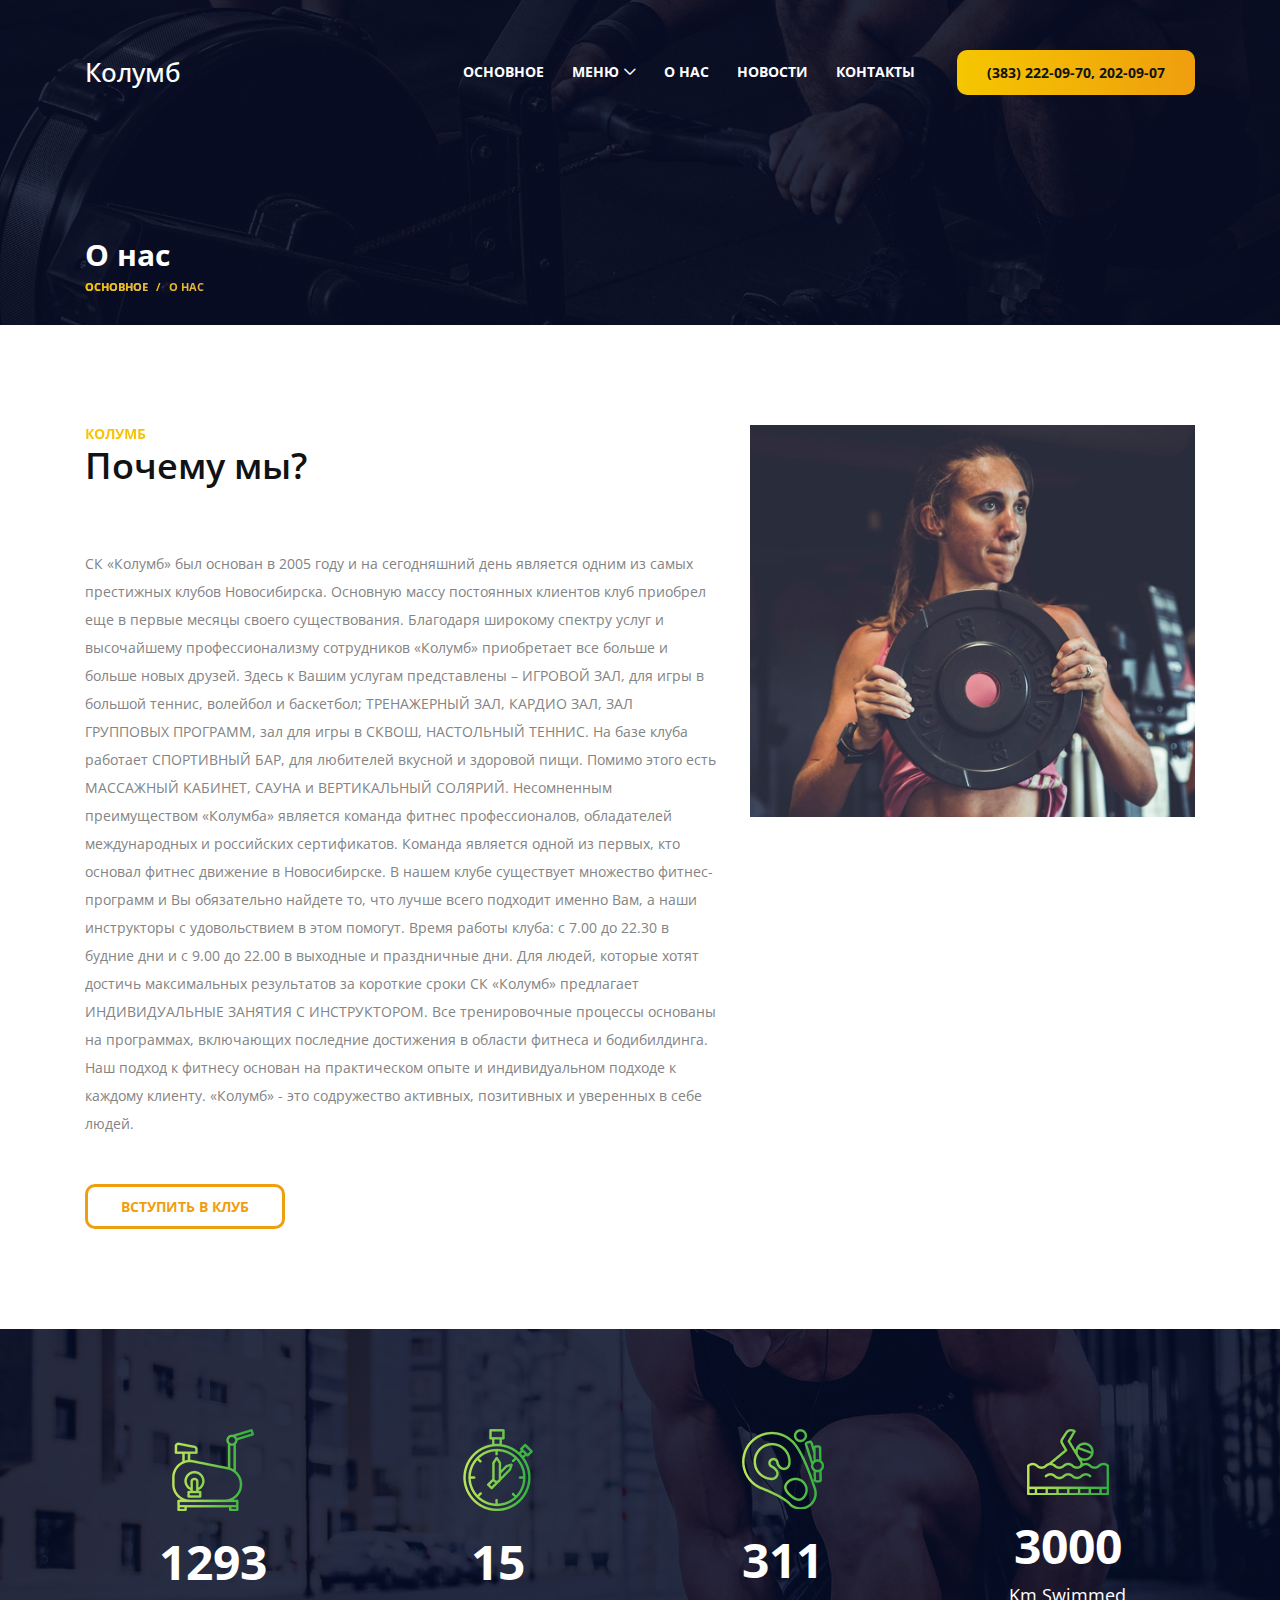
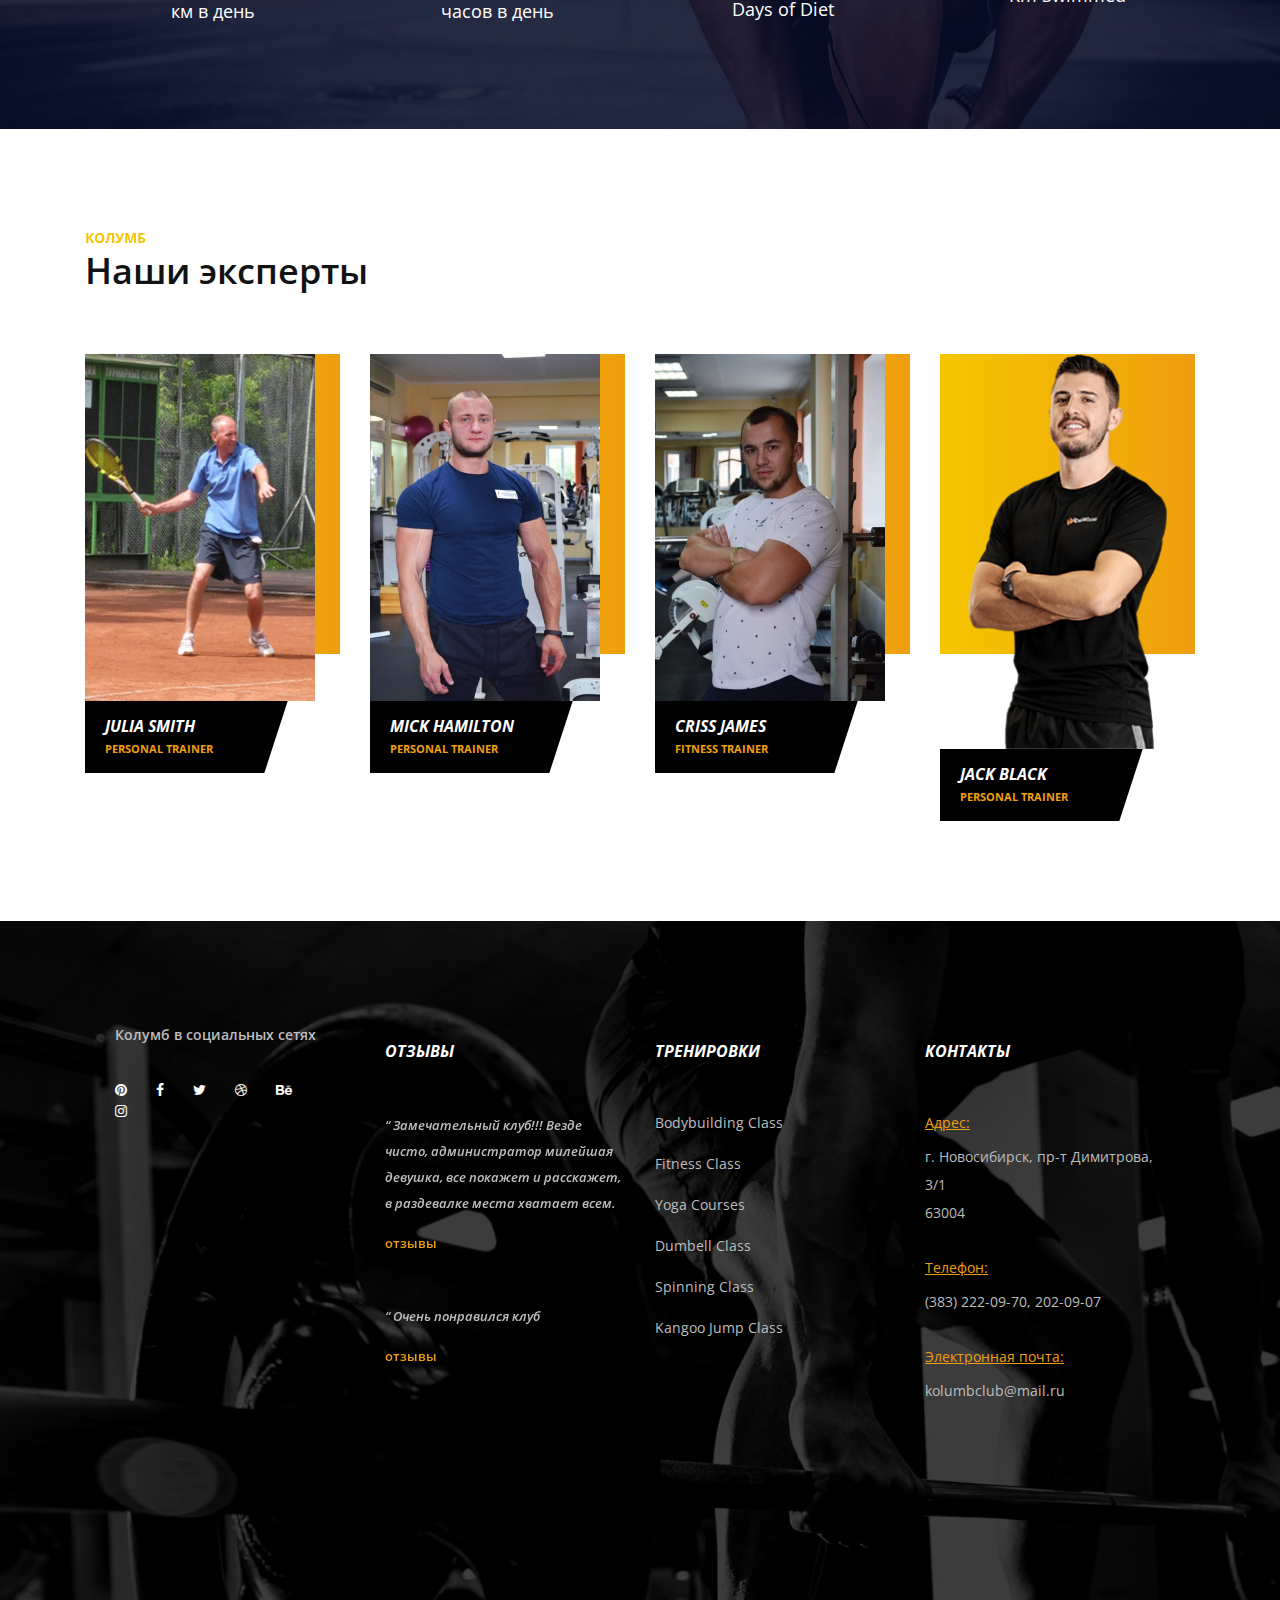
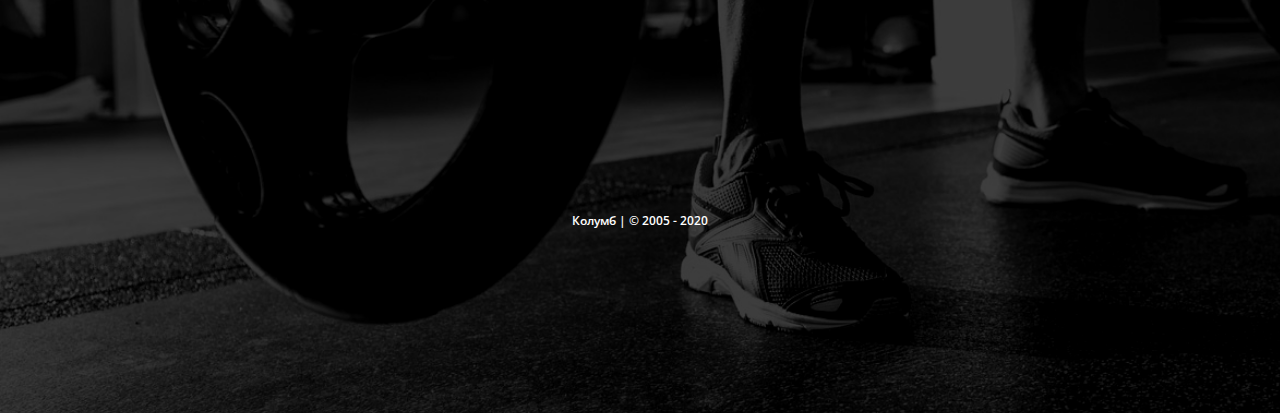
==== about-us.html @ f6f6a8e3 "Initial commit" ====
<!DOCTYPE html>
<html lang="en">

<head>
    <meta charset="UTF-8">
    <meta name="description" content="">
    <meta http-equiv="X-UA-Compatible" content="IE=edge">
    <meta name="viewport" content="width=device-width, initial-scale=1, shrink-to-fit=no">
    <!-- The above 4 meta tags *must* come first in the head; any other head content must come *after* these tags -->

    <!-- Title -->
    <title>Fitness Gym - A Modern Fitness Gym Template</title>

    <!-- Favicon -->
    <link rel="icon" href="img/core-img/favicon.ico">

    <!-- Core Stylesheet -->
    <link rel="stylesheet" href="style.css">

</head>

<body>
    <!-- ##### Preloader ##### -->
    <div id="preloader">
        <i class="circle-preloader"></i>
    </div>

    <header class="header-area">
        <div class="fitness-main-menu">
            <div class="classy-nav-container breakpoint-off">
                <div class="container">
                    <!-- Menu -->
                    <nav class="classy-navbar justify-content-between" id="fitnessNav">

                        <!-- Nav brand -->
                        <a href="index.html" class="nav-brand">Колумб</a>

                        <!-- Navbar Toggler -->
                        <div class="classy-navbar-toggler">
                            <span class="navbarToggler"><span></span><span></span><span></span></span>
                        </div>

                        <div class="classy-menu">

                            <div class="classycloseIcon">
                                <div class="cross-wrap"><span class="top"></span><span class="bottom"></span></div>
                            </div>

                            <div class="classynav">
                                <ul>
                                    <li><a href="index.html">Основное</a></li>
                                    <li><a href="#">Меню</a>
                                        <ul class="dropdown">
                                            <li><a href="index.html">Основное</a></li>
                                            <li><a href="about-us.html">О нас</a></li>
                                            <li><a href="services.html">Сервисы</a></li>
                                            <li><a href="blog.html">Новости</a></li>
                                            <li><a href="contact.html">Контакты</a></li>
                                            <li><a href="elements.html">Elements</a></li>
                                        </ul>
                                    </li>
                                    <li><a href="about-us.html">О нас</a></li>
                                    <li><a href="blog.html">Новости</a></li>
                                    <li><a href="contact.html">Контакты</a></li>
                                </ul>

                                <!-- Call Button -->
                                <a href="#" class="fitness-btn menu-btn ml-30">(383) 222-09-70, 202-09-07

</a>

                            </div>
                            <!-- Nav End -->
                        </div>
                    </nav>
                </div>
            </div>
        </div>
    </header>
    <!-- ##### Header Area End ##### -->

    <!-- ##### Breadcumb Area Start ##### -->
    <div class="breadcumb-area bg-img bg-overlay" style="background-image: url(img/bg-img/breadcumb.jpg);">
        <div class="bradcumbContent">
            <div class="container">
                <div class="row">
                    <div class="col-12">
                        <h2>О нас</h2>
                        <nav aria-label="breadcrumb">
                            <ol class="breadcrumb">
                                <li class="breadcrumb-item"><a href="#">Основное</a></li>
                                <li class="breadcrumb-item active" aria-current="page">О нас</li>
                            </ol>
                        </nav>
                    </div>
                </div>
            </div>
        </div>
    </div>
    <!-- ##### Breadcumb Area End ##### -->

    <!-- ##### About Us Area Start ##### -->
    <div class="about-us--area section-padding-100">
        <div class="container">
            <div class="row">

                <!-- About Text -->
                <div class="col-12 col-lg-7">
                    <div class="section-heading">
                        <h6>Колумб</h6>
                        <h2>Почему мы?</h2>
                    </div>
                    <div class="about-text">
                        <p>СК «Колумб» был основан в 2005 году и на сегодняшний день является одним из самых престижных клубов Новосибирска. Основную массу постоянных клиентов клуб приобрел еще в первые месяцы своего существования. Благодаря широкому спектру услуг и высочайшему профессионализму сотрудников «Колумб» приобретает все больше и больше новых друзей. Здесь к Вашим услугам представлены – ИГРОВОЙ ЗАЛ, для игры в большой теннис, волейбол и баскетбол; ТРЕНАЖЕРНЫЙ ЗАЛ, КАРДИО ЗАЛ, ЗАЛ ГРУППОВЫХ ПРОГРАММ, зал для игры в СКВОШ, НАСТОЛЬНЫЙ ТЕННИС. На базе клуба работает СПОРТИВНЫЙ БАР, для любителей вкусной и здоровой пищи. Помимо этого есть МАССАЖНЫЙ КАБИНЕТ, САУНА и ВЕРТИКАЛЬНЫЙ СОЛЯРИЙ.
 

Несомненным преимуществом «Колумба» является команда фитнес профессионалов, обладателей международных и российских сертификатов. Команда является одной из первых, кто основал фитнес движение в Новосибирске. В нашем клубе существует множество фитнес-программ и Вы обязательно найдете то, что лучше всего подходит именно Вам, а наши инструкторы с удовольствием в этом помогут.
 

Время работы клуба: с 7.00 до 22.30 в будние дни и с 9.00 до 22.00 в выходные и праздничные дни.
 

Для людей, которые хотят достичь максимальных результатов за короткие сроки СК «Колумб» предлагает ИНДИВИДУАЛЬНЫЕ ЗАНЯТИЯ С ИНСТРУКТОРОМ. Все тренировочные процессы основаны на программах, включающих последние достижения в области фитнеса и бодибилдинга.
 

Наш подход к фитнесу основан на практическом опыте и индивидуальном подходе к каждому клиенту. «Колумб» - это содружество активных, позитивных и уверенных в себе людей. </p>
                        <a href="#" class="btn fitness-btn mt-30">Вступить в клуб</a>
                    </div>
                </div>

                <!-- About Thumbnail -->
                <div class="col-12 col-lg-5">
                    <div class="about--thumb">
                        <img src="img/bg-img/bg-12.jpg" alt="">
                    </div>
                </div>
            </div>
        </div>
    </div>
    <!-- ##### About Us Area End ##### -->

    <!-- ##### Cool Facts Area Start ##### -->
    <div class="cool-facts-area section-padding-100-0 bg-img bg-overlay" style="background-image: url(img/bg-img/bg-13.jpg);">
        <div class="container">
            <div class="row">

                <!-- Single Cool Facts -->
                <div class="col-12 col-sm-6 col-lg-3">
                    <div class="single-cool-fact text-center mb-100">
                        <img src="img/core-img/stationary-bike2.png" alt="">
                        <h2><span class="counter">1293</span></h2>
                        <p>км в день</p>
                    </div>
                </div>

                <!-- Single Cool Facts -->
                <div class="col-12 col-sm-6 col-lg-3">
                    <div class="single-cool-fact text-center mb-100">
                        <img src="img/core-img/chronometer.png" alt="">
                        <h2><span class="counter">15</span></h2>
                        <p>часов в день</p>
                    </div>
                </div>

                <!-- Single Cool Facts -->
                <div class="col-12 col-sm-6 col-lg-3">
                    <div class="single-cool-fact text-center mb-100">
                        <img src="img/core-img/beef.png" alt="">
                        <h2><span class="counter">311</span></h2>
                        <p>Days of Diet</p>
                    </div>
                </div>

                <!-- Single Cool Facts -->
                <div class="col-12 col-sm-6 col-lg-3">
                    <div class="single-cool-fact text-center mb-100">
                        <img src="img/core-img/swimming2.png" alt="">
                        <h2><span class="counter">3000</span></h2>
                        <p>Km Swimmed</p>
                    </div>
                </div>
            </div>
        </div>
    </div>
    <!-- ##### Cool Facts Area End ##### -->

    <!-- ##### Team Area Start ##### -->
    <section class="teachers-area section-padding-100-0">
        <div class="container">
            <div class="row">
                <div class="col-12">
                    <div class="section-heading">
                        <h6>Колумб</h6>
                        <h2>Наши эксперты</h2>
                    </div>
                </div>
            </div>

            <div class="row">

                <!-- Single Teachers -->
                <div class="col-12 col-sm-6 col-lg-3">
                    <div class="single-teachers-area mb-100">
                        <!-- Bg Gradients -->
                        <div class="teachers-bg-gradients"></div>
                        <!-- Thumbnail -->
                        <div class="teachers-thumbnail">
                            <img src="img/team-img/chel1.jpg" alt="">
                        </div>
                        <!-- Meta Info -->
                        <div class="teachers-info">
                            <h6>Julia Smith</h6>
                            <span>Personal trainer</span>
                        </div>
                    </div>
                </div>

                <!-- Single Teachers -->
                <div class="col-12 col-sm-6 col-lg-3">
                    <div class="single-teachers-area mb-100">
                        <!-- Bg Gradients -->
                        <div class="teachers-bg-gradients"></div>
                        <!-- Thumbnail -->
                        <div class="teachers-thumbnail">
                            <img src="img/team-img/chel2.jpg" alt="">
                        </div>
                        <!-- Meta Info -->
                        <div class="teachers-info">
                            <h6>Mick Hamilton</h6>
                            <span>Personal trainer</span>
                        </div>
                    </div>
                </div>

                <!-- Single Teachers -->
                <div class="col-12 col-sm-6 col-lg-3">
                    <div class="single-teachers-area mb-100">
                        <!-- Bg Gradients -->
                        <div class="teachers-bg-gradients"></div>
                        <!-- Thumbnail -->
                        <div class="teachers-thumbnail">
                            <img src="img/team-img/chel3.jpg" alt="">
                        </div>
                        <!-- Meta Info -->
                        <div class="teachers-info">
                            <h6>Criss James</h6>
                            <span>Fitness trainer</span>
                        </div>
                    </div>
                </div>

                <!-- Single Teachers -->
                <div class="col-12 col-sm-6 col-lg-3">
                    <div class="single-teachers-area mb-100">
                        <!-- Bg Gradients -->
                        <div class="teachers-bg-gradients"></div>
                        <!-- Thumbnail -->
                        <div class="teachers-thumbnail">
                            <img src="img/team-img/t4.png" alt="">
                        </div>
                        <!-- Meta Info -->
                        <div class="teachers-info">
                            <h6>Jack Black</h6>
                            <span>Personal trainer</span>
                        </div>
                    </div>
                </div>

            </div>
        </div>
    </section>
    <!-- ##### Team Area End ##### -->

    <!-- ##### Footer Area Start ##### -->
    <footer class="footer-area">

        <div class="main-footer-area">
            <div class="container">
                <div class="row">

                    <!-- Footer Widget Area -->
                    <div class="col-12 col-sm-6 col-lg-3">
                        <div class="footer-widget-area mb-50">
                            <!-- Widget Title -->
                            <p class="mb-30">Колумб в социальных сетях</p>
                            <!-- Social Info -->
                            <div class="footer-social-info">
                                <a href="#"><i class="fa fa-pinterest" aria-hidden="true"></i></a>
                                <a href="#"><i class="fa fa-facebook" aria-hidden="true"></i></a>
                                <a href="#"><i class="fa fa-twitter" aria-hidden="true"></i></a>
                                <a href="#"><i class="fa fa-dribbble" aria-hidden="true"></i></a>
                                <a href="#"><i class="fa fa-behance" aria-hidden="true"></i></a>
                                <a href="#"><i class="fa fa-instagram" aria-hidden="true"></i></a>
                            </div>
                        </div>
                    </div>

                    <!-- Footer Widget Area -->
                    <div class="col-12 col-sm-6 col-lg-3">
                        <div class="footer-widget-area mb-50">
                            <!-- Widget Title -->
                            <div class="widget-title">
                                <h6>Отзывы</h6>
                            </div>

                            <div class="testimonials-slides owl-carousel">

                                <div class="single-slide">
                                    <!-- Single Testimonial -->
                                    <div class="single-testimonial">
                                        <p>“ Замечательный клуб!!! Везде чисто, администратор милейшая девушка, все покажет и расскажет, в раздевалке места хватает всем.</p>
                                        <span>отзывы</span>
                                    </div>
                                    <!-- Single Testimonial -->
                                    <div class="single-testimonial">
                                        <p>“ Очень понравился клуб</p>
                                        <span>отзывы</span>
                                    </div>
                                </div>

                                <div class="single-slide">
                                    <!-- Single Testimonial -->
                                    <div class="single-testimonial">
                                        <p>“ Посетила данный клуб по абонементу, пока находилась в Новосибирске. Очень понравились занятия сайкл. Зал небольшой, сайклы в отличном состоянии.</p>
                                        <span>отзывы</span>
                                    </div>
                                    <!-- Single Testimonial -->
                                    <div class="single-testimonial">
                                        <p>“ Приятная атмосфера!</p>
                                        <span>отзывы</span>
                                    </div>
                                </div>

                                <div class="single-slide">
                                    <!-- Single Testimonial -->
                                    <div class="single-testimonial">
                                        <p>“ Нравится данный клуб своей атмосферой: спокойствием и уютом, приятными администраторами.

Возможностью посещать тренировки в удобное для меня время, возможность выбирать. Кардио зал люблю посещать, нравится сауна, нравится массажист Надежда. Вообщем рекомендую.</p>
                                        <span>отзывы</span>
                                    </div>
                                    <!-- Single Testimonial -->
                                    <div class="single-testimonial">
                                        <p>“ Хожу в данный клуб из-за отличного сквош-корта. Высокие потолки, вентилятор, хорошее напольное покрытие. Приятные девушки на ресепшене. Всем советую данный клуб.</p>
                                        <span>отзывы</span>
                                    </div>
                                </div>

                            </div>
                        </div>
                    </div>

                    <!-- Footer Widget Area -->
                    <div class="col-12 col-sm-6 col-lg-3">
                        <div class="footer-widget-area mb-50">
                            <div class="widget-title">
                                <h6>Тренировки</h6>
                            </div>

                            <nav>
                                <ul class="fitness-classes">
                                    <li><a href="#">Bodybuilding Class</a></li>
                                    <li><a href="#">Fitness Class</a></li>
                                    <li><a href="#">Yoga Courses</a></li>
                                    <li><a href="#">Dumbell Class</a></li>
                                    <li><a href="#">Spinning Class</a></li>
                                    <li><a href="#">Kangoo Jump Class</a></li>
                                </ul>
                            </nav>
                        </div>
                    </div>

                    <!-- Footer Widget Area -->
                    <div class="col-12 col-sm-6 col-lg-3">
                        <div class="footer-widget-area mb-50">
                            <div class="widget-title">
                                <h6>Контакты</h6>
                            </div>

                            <!-- Single Contact -->
                            <div class="single-contact mb-30">
                                <span>Адрес:</span>
                                <p>г. Новосибирск, пр-т Димитрова, 3/1 <br>63004</p>
                            </div>

                            <!-- Single Contact -->
                            <div class="single-contact mb-30">
                                <span>Телефон:</span>
                                <p>(383) 222-09-70, 202-09-07</p>
                            </div>

                            <!-- Single Contact -->
                            <div class="single-contact mb-30">
                                <span>Электронная почта:</span>
                                <p>kolumbclub@mail.ru</p>
                            </div>

                        </div>
                    </div>

                </div>
            </div>
        </div>

        <!-- Copywrite Area -->
        <div class="bottom-footer-area">
            <div class="container">
                <div class="row">
                    <div class="col-12">
                        <p><a href="#">Колумб | © 2005 - 2020<a href="#" target="_blank"></a>

</p>
                    </div>
                </div>
            </div>
        </div>
    </footer>
    <!-- ##### Footer Area Start ##### -->

    <!-- ##### All Javascript Script ##### -->
    <!-- jQuery-2.2.4 js -->
    <script src="js/jquery/jquery-2.2.4.min.js"></script>
    <!-- Popper js -->
    <script src="js/bootstrap/popper.min.js"></script>
    <!-- Bootstrap js -->
    <script src="js/bootstrap/bootstrap.min.js"></script>
    <!-- All Plugins js -->
    <script src="js/plugins/plugins.js"></script>
    <!-- Active js -->
    <script src="js/active.js"></script>
    <!-- Live Chat Code :: Start of Tawk.to Script -->
    <script>
        var Tawk_API = Tawk_API || {},
            Tawk_LoadStart = new Date();
        (function() {
            var s1 = document.createElement("script"),
                s0 = document.getElementsByTagName("script")[0];
            s1.async = true;
            s1.src = 'https://embed.tawk.to/5b55ea72df040c3e9e0bdf85/default';
            s1.charset = 'UTF-8';
            s1.setAttribute('crossorigin', '*');
            s0.parentNode.insertBefore(s1, s0);
        })();
    </script>
    <!-- End of Tawk.to Script -->
</body>

</html>
---- style.css ----
/* [Master Stylesheet v1.0] */
/* =========== Index of CSS ===========
:: 01.0 Import Fonts
:: 02.0 Import All CSS
:: 03.0 Base CSS
    :: 3.1.0 Spacing
    :: 3.2.0 Height
    :: 3.2.0 Section Padding
    :: 3.4.0 Section Heading
    :: 3.5.0 Preloader
    :: 3.6.0 Miscellaneous
    :: 3.7.0 ScrollUp
    :: 3.8.0 Fitness Button
:: 04.0 Header Area CSS
:: 05.0 Hero Slides Area
:: 06.0 About Us CSS
:: 07.0 Experts Area CSS
:: 08.0 Services Area CSS
:: 09.0 Price Table Area CSS
:: 10.0 Working Hours Area CSS
:: 11.0 Footer Area CSS
:: 12.0 Breadcumb Area CSS
:: 13.0 Teachers Area CSS
:: 14.0 Blog Area CSS
:: 15.0 Skills Area CSS
:: 16.0 Contact Area CSS
:: 17.0 Elements Area CSS
    :: 17.1.0 Single Cool Facts CSS
    :: 17.2.0 Accordians Area CSS
    :: 17.3.0 Tabs Area CSS */
/* :: 1.0 Import Fonts */
@import url("https://fonts.googleapis.com/css?family=Open+Sans:300,400,600,700,800");
/* :: 2.0 Import All CSS */
@import url(css/bootstrap.min.css);
@import url(css/classy-nav.css);
@import url(css/owl.carousel.min.css);
@import url(css/animate.css);
@import url(css/magnific-popup.css);
@import url(css/font-awesome.min.css);
/* :: 3.0 Base CSS */
* {
  margin: 0;
  padding: 0; }

body {
  font-family: "Open Sans", sans-serif;
  font-size: 14px; }

h1,
h2,
h3,
h4,
h5,
h6 {
  color: #101214;
  line-height: 1.3;
  font-weight: 700; }

p {
  color: #838383;
  font-size: 14px;
  line-height: 2;
  font-weight: 400; }

a,
a:hover,
a:focus {
  -webkit-transition-duration: 500ms;
  transition-duration: 500ms;
  text-decoration: none;
  outline: 0 solid transparent;
  color: #141414;
  font-weight: 600;
  font-size: 14px; }

ul,
ol {
  margin: 0; }
  ul li,
  ol li {
    list-style: none; }

img {
  height: auto;
  max-width: 100%; }

/* :: 3.1.0 Spacing */
.mt-15 {
  margin-top: 15px !important; }

.mt-30 {
  margin-top: 30px !important; }

.mt-50 {
  margin-top: 50px !important; }

.mt-70 {
  margin-top: 70px !important; }

.mt-100 {
  margin-top: 100px !important; }

.mb-15 {
  margin-bottom: 15px !important; }

.mb-30 {
  margin-bottom: 30px !important; }

.mb-50 {
  margin-bottom: 50px !important; }

.mb-70 {
  margin-bottom: 70px !important; }

.mb-100 {
  margin-bottom: 100px !important; }

.ml-15 {
  margin-left: 15px !important; }

.ml-30 {
  margin-left: 30px !important; }

.ml-50 {
  margin-left: 50px !important; }

.mr-15 {
  margin-right: 15px !important; }

.mr-30 {
  margin-right: 30px !important; }

.mr-50 {
  margin-right: 50px !important; }

/* :: 3.2.0 Height */
.height-400 {
  height: 400px !important; }

.height-500 {
  height: 500px !important; }

.height-600 {
  height: 600px !important; }

.height-700 {
  height: 700px !important; }

.height-800 {
  height: 800px !important; }

/* :: 3.2.0 Section Padding */
.section-padding-100 {
  padding-top: 100px;
  padding-bottom: 100px; }

.section-padding-100-0 {
  padding-top: 100px;
  padding-bottom: 0; }

.section-padding-0-100 {
  padding-top: 0;
  padding-bottom: 100px; }

.section-padding-100-70 {
  padding-top: 100px;
  padding-bottom: 70px; }

/* :: 3.4.0 Section Heading */
.section-heading {
  position: relative;
  z-index: 1;
  margin-bottom: 60px; }
  .section-heading h6 {
    font-size: 14px;
    text-transform: uppercase;
    margin-bottom: 0;
    background: -webkit-linear-gradient(to right, #f8c301, #deb347);
    background: linear-gradient(to right, #f8c301, #deb347);
    -webkit-background-clip: text;
    -webkit-text-fill-color: transparent; }
  .section-heading h2 {
    font-size: 36px;
    font-weight: 600;
    margin-bottom: 0; }
    @media only screen and (max-width: 767px) {
      .section-heading h2 {
        font-size: 24px; } }
  .section-heading.white h2 {
    color: #ffffff; }

/* :: 3.5.0 Preloader */
#preloader {
  background: #b6e358;
  background: -webkit-linear-gradient(to right, #f8c301, #ef9e0e);
  background: linear-gradient(to right, #f5c600, #ef9e0e);
  width: 100%;
  height: 100%;
  position: fixed;
  top: 0;
  left: 0;
  right: 0;
  z-index: 5000; }
  #preloader .circle-preloader {
    display: block;
    width: 60px;
    height: 60px;
    border: 2px solid rgba(255, 255, 255, 0.2);
    border-bottom-color: #ffffff;
    border-radius: 50%;
    position: absolute;
    top: 0;
    left: 0;
    right: 0;
    bottom: 0;
    margin: auto;
    animation: spin 2s infinite linear; }
@-webkit-keyframes spin {
  100% {
    -webkit-transform: rotate(360deg);
    transform: rotate(360deg); } }
@keyframes spin {
  100% {
    -webkit-transform: rotate(360deg);
    transform: rotate(360deg); } }
/* :: 3.6.0 Miscellaneous */
.bg-img {
  background-position: center center;
  background-size: cover;
  background-repeat: no-repeat; }

.bg-white {
  background-color: #ffffff !important; }

.bg-dark {
  background-color: #000000 !important; }

.bg-transparent {
  background-color: transparent !important; }

.font-bold {
  font-weight: 700; }

.font-light {
  font-weight: 300; }

.bg-overlay {
  position: relative;
  z-index: 2;
  background-position: center center;
  background-size: cover; }
  .bg-overlay::after {
    background-color: rgba(5, 11, 37, 0.85);
    position: absolute;
    z-index: -1;
    top: 0;
    left: 0;
    width: 100%;
    height: 100%;
    content: ""; }

.bg-fixed {
  background-attachment: fixed !important; }

.mfp-image-holder .mfp-close,
.mfp-iframe-holder .mfp-close {
  color: #ffffff;
  right: 0;
  padding-right: 0;
  width: 30px;
  height: 30px;
  background-color: #ef9e0e;
  line-height: 30px;
  text-align: center;
  position: absolute;
  top: 40px;
  right: -30px; }
  @media only screen and (max-width: 767px) {
    .mfp-image-holder .mfp-close,
    .mfp-iframe-holder .mfp-close {
      right: 0; } }

/* :: 3.7.0 ScrollUp */
#scrollUp {
  background: #f5c600;
  background: -webkit-linear-gradient(to right, #f5c600, #ef9e0e);
  background: linear-gradient(to right, #f5c600, #ef9e0e);
  border-radius: 0;
  bottom: 130px;
  box-shadow: 0 2px 6px 0 rgba(0, 0, 0, 0.3);
  color: #ffffff;
  font-size: 24px;
  height: 40px;
  line-height: 40px;
  right: 30px;
  text-align: center;
  width: 40px;
  -webkit-transition-duration: 500ms;
  transition-duration: 500ms; }
  #scrollUp:hover {
    background-color: #141414; }

/* :: 3.8.0 Fitness Button */
.fitness-btn {
  position: relative;
  z-index: 9;
  display: inline-block;
  min-width: 200px;
  height: 45px;
  color: #ef9e0e;
  border-radius: 10px;
  padding: 0 30px;
  font-size: 14px;
  line-height: 39px;
  font-weight: 700;
  text-transform: uppercase;
  -webkit-transition-duration: 500ms;
  transition-duration: 500ms;
  border: 3px solid #ef9e0e; }
  .fitness-btn:hover, .fitness-btn:focus {
    font-size: 14px;
    font-weight: 700;
    color: #ffffff;
    background-color: #ef9e0e; }
  .fitness-btn.btn-2 {
    background-color: #ef9e0e;
    color: #ffffff; }
    .fitness-btn.btn-2:hover, .fitness-btn.btn-2:focus {
      color: #ffffff;
      background-color: #101214;
      border-color: #101214; }
  .fitness-btn.btn-3 {
    background: #f5c600;
    background: -webkit-linear-gradient(to right, #f5c600, #ef9e0e);
    background: linear-gradient(to right, #f5c600, #ef9e0e);
    color: #101214;
    border: none;
    line-height: 45px; }
    .fitness-btn.btn-3.active, .fitness-btn.btn-3:hover, .fitness-btn.btn-3:focus {
      color: #ffffff; }
  .fitness-btn.menu-btn {
    color: #101214;
    font-weight: 700;
    background: #f5c600;
    background: -webkit-linear-gradient(to right, #f5c600, #ef9e0e);
    background: linear-gradient(to right, #f5c600, #ef9e0e);
    border: none;
    line-height: 45px; }
    .fitness-btn.menu-btn:hover, .fitness-btn.menu-btn:focus {
      color: #ffffff;
      font-weight: 700; }
    @media only screen and (min-width: 768px) and (max-width: 991px) {
      .fitness-btn.menu-btn {
        margin-top: 30px; } }
    @media only screen and (max-width: 767px) {
      .fitness-btn.menu-btn {
        margin-top: 30px; } }
  .fitness-btn.btn-white {
    background-color: #ffffff; }
    .fitness-btn.btn-white:hover, .fitness-btn.btn-white:focus {
      color: #ffffff;
      background-color: #ef9e0e;
      border-color: #ef9e0e; }

/* :: 4.0 Header Area CSS */
.header-area {
  position: absolute;
  z-index: 100;
  width: 100%;
  top: 30px;
  left: 0;
  z-index: 1000; }
  .header-area .fitness-main-menu {
    position: relative;
    width: 100%;
    height: 85px;
    background-color: transparent; }
    .header-area .fitness-main-menu .classy-nav-container {
      background-color: transparent; }
    .header-area .fitness-main-menu .classy-navbar {
      background-color: transparent;
      height: 85px;
      padding: 0; }
    .header-area .fitness-main-menu .classy-navbar .nav-brand a:hover {
      color: #fff;}
      .header-area .fitness-main-menu .classy-navbar .classynav ul li a {
        font-weight: 700;
        text-transform: uppercase;
        color: #ffffff; }
        .header-area .fitness-main-menu .classy-navbar .classynav ul li a:hover, .header-area .fitness-main-menu .classy-navbar .classynav ul li a:focus {
          color: #ef9e0e; }
        @media only screen and (min-width: 992px) and (max-width: 1199px) {
          .header-area .fitness-main-menu .classy-navbar .classynav ul li a {
            padding: 0 7px;
            font-size: 13px; } }
        @media only screen and (min-width: 768px) and (max-width: 991px) {
          .header-area .fitness-main-menu .classy-navbar .classynav ul li a {
            background-color: #101214; } }
        @media only screen and (max-width: 767px) {
          .header-area .fitness-main-menu .classy-navbar .classynav ul li a {
            background-color: #101214; } }
      .header-area .fitness-main-menu .classy-navbar .classynav ul li.megamenu-item > a::after,
      .header-area .fitness-main-menu .classy-navbar .classynav ul li.has-down > a::after {
        color: #ffffff; }
      .header-area .fitness-main-menu .classy-navbar .classynav ul li ul li a {
        color: #101214; }
        @media only screen and (min-width: 992px) and (max-width: 1199px) {
          .header-area .fitness-main-menu .classy-navbar .classynav ul li ul li a {
            padding: 0 15px; } }
        @media only screen and (min-width: 768px) and (max-width: 991px) {
          .header-area .fitness-main-menu .classy-navbar .classynav ul li ul li a {
            color: #ffffff; } }
        @media only screen and (max-width: 767px) {
          .header-area .fitness-main-menu .classy-navbar .classynav ul li ul li a {
            color: #ffffff; } }
  .header-area .is-sticky .fitness-main-menu {
    position: fixed;
    width: 100%;
    height: 85px;
    top: 0;
    left: 0;
    z-index: 9999;
    background-color: #101214;
    box-shadow: 0 5px 50px 15px rgba(0, 0, 0, 0.2); }

@media only screen and (min-width: 768px) and (max-width: 991px) {
  .breakpoint-on .classy-navbar .classy-menu {
    background-color: #101214; } }
@media only screen and (max-width: 767px) {
  .breakpoint-on .classy-navbar .classy-menu {
    background-color: #101214; } }

@media only screen and (min-width: 768px) and (max-width: 991px) {
  .classynav ul li .megamenu .single-mega.cn-col-4 {
    padding: 0; } }
@media only screen and (max-width: 767px) {
  .classynav ul li .megamenu .single-mega.cn-col-4 {
    padding: 0; } }

.classycloseIcon .cross-wrap span {
  background: #ffffff; }

/* :: 5.0 Hero Slides Area */
.hero-slides {
  position: relative;
  z-index: 1; }
  .hero-slides .single-hero-slide {
    width: 100%;
    height: 880px;
    position: relative;
    z-index: 1; }
    .hero-slides .single-hero-slide::after {
      position: absolute;
      width: 100%;
      height: 100%;
      z-index: -5;
      top: 0;
      left: 0;
      background-color: rgba(0, 0, 0, 0.3);
      content: ''; }
    @media only screen and (min-width: 992px) and (max-width: 1199px) {
      .hero-slides .single-hero-slide {
        height: 650px; } }
    @media only screen and (min-width: 768px) and (max-width: 991px) {
      .hero-slides .single-hero-slide {
        height: 550px; } }
    @media only screen and (max-width: 767px) {
      .hero-slides .single-hero-slide {
        height: 600px; } }
    .hero-slides .single-hero-slide h2 {
      font-size: 100px;
      color: #ffffff;
      margin-bottom: 0;
      font-weight: 400; }
      @media only screen and (min-width: 992px) and (max-width: 1199px) {
        .hero-slides .single-hero-slide h2 {
          font-size: 48px; } }
      @media only screen and (min-width: 768px) and (max-width: 991px) {
        .hero-slides .single-hero-slide h2 {
          font-size: 36px; } }
      @media only screen and (max-width: 767px) {
        .hero-slides .single-hero-slide h2 {
          font-size: 30px; } }
    .hero-slides .single-hero-slide p {
      font-weight: 600;
      font-size: 14px;
      margin-bottom: 40px;
      color: #ffffff; }
  .hero-slides .owl-prev,
  .hero-slides .owl-next {
    width: 95px;
    height: 45px;
    line-height: 39px;
    color: #ffffff;
    border: 3px solid #ef9e0e;
    border-radius: 10px;
    background-color: #141414;
    top: 50%;
    margin-top: -28px;
    left: 5%;
    position: absolute;
    z-index: 10;
    text-align: center;
    font-size: 14px;
    font-weight: 700;
    text-transform: uppercase;
    opacity: 0;
    visibility: hidden;
    -webkit-transition-duration: 500ms;
    transition-duration: 500ms; }
    @media only screen and (max-width: 767px) {
      .hero-slides .owl-prev,
      .hero-slides .owl-next {
        width: 60px;
        height: 40px;
        line-height: 35px;
        margin-top: -30px; } }
    .hero-slides .owl-prev:hover, .hero-slides .owl-prev:focus,
    .hero-slides .owl-next:hover,
    .hero-slides .owl-next:focus {
      background-color: #141414;
      color: #ffffff; }
  .hero-slides .owl-next {
    left: auto;
    right: 5%; }
  .hero-slides:hover .owl-prev, .hero-slides:hover .owl-next {
    opacity: 1;
    visibility: visible; }
  .hero-slides .owl-dots {
    position: absolute;
    bottom: 50px;
    z-index: 300;
    display: -webkit-box;
    display: -ms-flexbox;
    display: flex;
    width: 1110px;
    left: 50%;
    -webkit-transform: translateX(-50%);
    transform: translateX(-50%); }
    @media only screen and (min-width: 992px) and (max-width: 1199px) {
      .hero-slides .owl-dots {
        width: 920px; } }
    @media only screen and (min-width: 768px) and (max-width: 991px) {
      .hero-slides .owl-dots {
        width: 700px; } }
    @media only screen and (max-width: 767px) {
      .hero-slides .owl-dots {
        width: 290px; } }
    @media only screen and (min-width: 480px) and (max-width: 767px) {
      .hero-slides .owl-dots {
        width: 450px; } }
    .hero-slides .owl-dots .owl-dot {
      color: #ffffff;
      font-size: 14px;
      font-weight: 700;
      margin-right: 10px; }
      .hero-slides .owl-dots .owl-dot.active {
        color: #ef9e0e; }

/* :: 6.0 About Us CSS */
.single-add-area img {
  width: 100%; }

.about-us-area {
  position: relative;
  margin-bottom: -50px;
  z-index: 100; }
  @media only screen and (min-width: 992px) and (max-width: 1199px) {
    .about-us-area {
      padding-bottom: 100px; } }

.about-thumb {
  position: relative;
  margin-top: -50px; }
  @media only screen and (min-width: 768px) and (max-width: 991px) {
    .about-thumb {
      margin-top: 50px; } }
  @media only screen and (max-width: 767px) {
    .about-thumb {
      margin-top: 50px; } }

@media only screen and (min-width: 768px) and (max-width: 991px) {
  .about--thumb {
    margin-top: 100px; } }
@media only screen and (max-width: 767px) {
  .about--thumb {
    margin-top: 100px; } }

@media only screen and (max-width: 767px) {
  .about-btn-group .fitness-btn {
    margin: 10px; } }

/* :: 7.0 Experts Area CSS */
.meet-the-experts-area {
  position: relative;
  z-index: 1;
  width: 100%;
  height: 630px;
  background-image: url(img/bg-img/bg6.png);
  background-size: cover;
  padding: 100px;
  }
  @media only screen and (min-width: 768px) and (max-width: 991px) {
    .meet-the-experts-area {
      height: 702px; } }
  @media only screen and (max-width: 767px) {
    .meet-the-experts-area {
      height: 730px; } }
  @media only screen and (min-width: 480px) and (max-width: 767px) {
    .meet-the-experts-area {
      height: 800px; } }
  .meet-the-experts-area .experts-text p {
    font-style: italic;
    color: #ffffff; }

.experts-team-members {
  position: relative;
  z-index: 1;
  width: 100%;
  height: 500px;
  margin-top: -95px;
  overflow: hidden; }
  @media only screen and (max-width: 767px) {
    .experts-team-members {
      height: 380px;
      margin-top: -30px; } }
  @media only screen and (min-width: 480px) and (max-width: 767px) {
    .experts-team-members {
      height: 450px;
      margin-top: 30px; } }
  .experts-team-members .single-team-members {
    position: absolute; }
    .experts-team-members .single-team-members .team-members-info {
      position: absolute;
      padding: 15px 30px;
      background-color: #101214;
      z-index: 100;
      width: auto; }
      @media only screen and (max-width: 767px) {
        .experts-team-members .single-team-members .team-members-info {
          padding: 7px 10px; } }
      .experts-team-members .single-team-members .team-members-info h3 {
        font-size: 22px;
        color: #ffffff;
        text-transform: uppercase;
        margin-bottom: 0;
        font-style: italic; }
        @media only screen and (max-width: 767px) {
          .experts-team-members .single-team-members .team-members-info h3 {
            font-size: 14px; } }
      .experts-team-members .single-team-members .team-members-info h6 {
        font-size: 14px;
        color: #ef9e0e;
        margin-bottom: 0;
        text-transform: uppercase;
        font-style: italic; }
        @media only screen and (max-width: 767px) {
          .experts-team-members .single-team-members .team-members-info h6 {
            font-size: 11px; } }
    .experts-team-members .single-team-members:first-child {
      width: 40%;
      left: 0;
      bottom: -50px;
      z-index: 10; }
      @media only screen and (max-width: 767px) {
        .experts-team-members .single-team-members:first-child {
          width: 60%; } }
      .experts-team-members .single-team-members:first-child .team-members-info {
        top: 40%;
        left: 0;
        z-index: 50; }
    .experts-team-members .single-team-members:nth-child(2) {
      width: 30%;
      left: 30%;
      bottom: 0;
      z-index: -10; }
      @media only screen and (max-width: 767px) {
        .experts-team-members .single-team-members:nth-child(2) {
          width: 50%;
          left: 40%; } }
      @media only screen and (min-width: 480px) and (max-width: 767px) {
        .experts-team-members .single-team-members:nth-child(2) {
          left: 30%; } }
      .experts-team-members .single-team-members:nth-child(2) .team-members-info {
        top: 40%;
        left: 0;
        z-index: 50;
        -webkit-transform: scale(0.6);
        transform: scale(0.6); }
    .experts-team-members .single-team-members:nth-child(3) {
      width: 30%;
      left: 55%;
      bottom: -60px;
      z-index: -20; }
      @media only screen and (max-width: 767px) {
        .experts-team-members .single-team-members:nth-child(3) {
          width: 50%; } }
      .experts-team-members .single-team-members:nth-child(3) .team-members-info {
        top: 40%;
        left: 0;
        z-index: 50;
        -webkit-transform: scale(0.6);
        transform: scale(0.6); }
    .experts-team-members .single-team-members:nth-child(4) {
      width: 30%;
      right: -25px;
      bottom: -100px; }
      @media only screen and (max-width: 767px) {
        .experts-team-members .single-team-members:nth-child(4) {
          width: 50%;
          bottom: -75px; } }
      @media only screen and (min-width: 480px) and (max-width: 767px) {
        .experts-team-members .single-team-members:nth-child(4) {
          bottom: -100px; } }
      .experts-team-members .single-team-members:nth-child(4) .team-members-info {
        top: 40%;
        left: 0;
        z-index: 50;
        -webkit-transform: scale(0.6);
        transform: scale(0.6); }

/* :: 8.0 Services Area CSS */
.single-service-area .course-icon {
  -webkit-box-flex: 0;
  -ms-flex: 0 0 77px;
  flex: 0 0 77px;
  min-width: 77px;
  width: 77px;
  height: 77px;
  background-color: #ef9e0e;
  color: #ffffff;
  border-radius: 50%;
  margin-right: 20px; }
.single-service-area p {
  margin-bottom: 0;
  margin-top: 15px; }
.single-service-area .course-content h4 {
  font-size: 20px;
  margin-bottom: 0;
  -webkit-transition-duration: 500ms;
  transition-duration: 500ms; }
.single-service-area:hover .course-icon, .single-service-area:focus .course-icon {
  box-shadow: 0 5px 30px rgba(0, 0, 0, 0.15);
  background: #f5c600;
  background: -webkit-linear-gradient(to right, #f5c600, #ef9e0e);
  background: linear-gradient(to right, #f5c600, #ef9e0e); }
.single-service-area:hover .course-content h4, .single-service-area:focus .course-content h4 {
  color: #ef9e0e; }

/* :: 9.0 Price Table Area CSS */
.single-price-table {
  position: relative;
  z-index: 1;
  background-color: #ffffff; }
  .single-price-table .price-table-content {
    padding: 40px; }
    .single-price-table .price-table-content .price {
      font-size: 36px;
      font-weight: 600;
      color: #ef9e0e;
      line-height: 1; }
      .single-price-table .price-table-content .price span {
        font-size: 14px;
        font-style: italic;
        color: #838383;
        font-weight: 400; }
    .single-price-table .price-table-content h5 {
      font-size: 22px;
      margin: 30px 0;
      font-weight: 600; }
    .single-price-table .price-table-content .price-data li {
      color: #838383;
      font-weight: 400;
      font-size: 14px;
      margin-bottom: 10px; }
      .single-price-table .price-table-content .price-data li:last-child {
        margin-bottom: 0; }
      .single-price-table .price-table-content .price-data li i {
        color: #ef9e0e;
        font-size: 8px;
        margin-right: 15px; }

.service-page .single-price-table {
  background-color: #f0f2f8;
  -webkit-transition-duration: 500ms;
  transition-duration: 500ms;
  border: 3px solid transparent; }
  .service-page .single-price-table .price-table-content h5 {
    font-size: 22px;
    margin: 0;
    font-weight: 600; }
  .service-page .single-price-table:hover, .service-page .single-price-table:focus {
    border: 3px solid #ef9e0e3;
    box-shadow: 0 5px 70px rgba(0, 0, 0, 0.2); }

/* :: 10.0 Working Hours Area CSS */
.working-hours {
  position: relative;
  z-index: 1; }
  .working-hours li {
    display: -webkit-box;
    display: -ms-flexbox;
    display: flex;
    -webkit-box-align: center;
    -ms-flex-align: center;
    -ms-grid-row-align: center;
    align-items: center;
    -webkit-box-pack: justify;
    -ms-flex-pack: justify;
    justify-content: space-between;
    font-weight: 600;
    font-size: 16px;
    color: #838383;
    padding: 12px 0;
    border-bottom: 3px solid #eaeaea;
    -webkit-transition-duration: 500ms;
    transition-duration: 500ms; }
    .working-hours li:last-child {
      border-bottom: none; }
    .working-hours li:hover, .working-hours li:focus {
      color: #ef9e0e; }

.our-newsletter-area .form-control {
  width: 100%;
  height: 55px;
  border: 3px solid #eaeaea;
  border-radius: 10px;
  padding: 0 40px;
  font-size: 14px;
  color: #838383;
  font-style: italic;
  background-color: transparent;
  -webkit-transition-duration: 500ms;
  transition-duration: 500ms; }
  .our-newsletter-area .form-control:focus {
    box-shadow: none;
    border-color: #ef9e0e; }
.our-newsletter-area #emailHelp {
  font-size: 13px;
  margin-top: 30px;
  line-height: 2;
  color: #838383;
  font-style: italic; }

/* :: 11.0 Footer Area CSS */
.footer-area {
background-image: url(img/bg-img/footerbg.jpg);
background-color: #ef9e0e;
padding: 100px;
width: 100%;
background-size: cover;
}
.main-footer-area .footer-widget-area .widget-title {
  margin-bottom: 50px; }
  .main-footer-area .footer-widget-area .widget-title h6 {
    font-size: 16px;
    font-weight: 700;
    margin-bottom: 0;
    color: #ffffff;
    margin-top: 20px;
    text-transform: uppercase;
    font-style: italic; }
.main-footer-area .footer-widget-area p {
  color: #bebebe;
  font-weight: 600; }
.main-footer-area .footer-widget-area .footer-social-info a {
  display: inline-block;
  color: #ffffff;
  margin-right: 25px; }
  .main-footer-area .footer-widget-area .footer-social-info a:hover, .main-footer-area .footer-widget-area .footer-social-info a:focus {
    color: #ef9e0e; }
  @media only screen and (min-width: 992px) and (max-width: 1199px) {
    .main-footer-area .footer-widget-area .footer-social-info a {
      margin-right: 15px; } }
.main-footer-area .footer-widget-area .testimonials-slides {
  position: relative;
  z-index: 1; }
  .main-footer-area .footer-widget-area .testimonials-slides .single-testimonial {
    margin-bottom: 50px; }
    .main-footer-area .footer-widget-area .testimonials-slides .single-testimonial:last-child {
      margin-bottom: 0; }
    .main-footer-area .footer-widget-area .testimonials-slides .single-testimonial p {
      font-size: 13px;
      font-style: italic;
      color: #bebebe; }
    .main-footer-area .footer-widget-area .testimonials-slides .single-testimonial span {
      font-weight: 600;
      font-size: 13px;
      color: #ef9e0e; }
.main-footer-area .footer-widget-area .fitness-classes {
  position: relative;
  z-index: 1; }
  .main-footer-area .footer-widget-area .fitness-classes li a {
    display: block;
    color: #bebebe;
    font-size: 14px;
    margin-bottom: 20px;
    font-weight: 400; }
    .main-footer-area .footer-widget-area .fitness-classes li a:hover, .main-footer-area .footer-widget-area .fitness-classes li a:focus {
      color: #ef9e0e; }
  .main-footer-area .footer-widget-area .fitness-classes li:last-child a {
    margin-bottom: 0; }
.main-footer-area .footer-widget-area .single-contact span {
  color: #ef9e0e;
  font-size: 14px;
  text-decoration: underline;
  margin-bottom: 10px;
  display: block; }
.main-footer-area .footer-widget-area .single-contact p {
  color: #bebebe;
  margin-bottom: 0;
  font-weight: 400; }

.bottom-footer-area {
  padding: 80px 0;
  text-align: center; }
  .bottom-footer-area p {
    font-size: 12px;
    margin-bottom: 0;
    color: #fff;
    font-weight: 600; }
    .bottom-footer-area p a {
      color: #fff;
      font-size: 12px;
      font-weight: 600; }
      .bottom-footer-area p a:hover, .bottom-footer-area p a:focus {
        color: #ef9e0e; }

/* :: 12.0 Breadcumb Area CSS */
.breadcumb-area {
  position: relative;
  z-index: 10;
  width: 100%;
  height: 325px; }
  .breadcumb-area .bradcumbContent {
    position: absolute;
    width: 100%;
    bottom: 0;
    left: 0;
    z-index: 100; }
    .breadcumb-area .bradcumbContent .breadcrumb {
      padding: 0;
      background-color: transparent;
      border-radius: 0;
      margin-bottom: 30px; }
      .breadcumb-area .bradcumbContent .breadcrumb .breadcrumb-item {
        font-size: 11px;
        color: #ef9e0e;
        font-weight: 700;
        text-transform: uppercase;
        background: -webkit-linear-gradient(to right, #f8c301, #deb347);
        background: linear-gradient(to right, #f8c301, #deb347);
        -webkit-background-clip: text;
        -webkit-text-fill-color: transparent; }
        .breadcumb-area .bradcumbContent .breadcrumb .breadcrumb-item a {
          font-size: 11px;
          color: #ef9e0e;
          font-weight: 700;
          text-transform: uppercase;
          background: -webkit-linear-gradient(to right, #f8c301, #deb347);
          background: linear-gradient(to right, #f8c301, #deb347);
          -webkit-background-clip: text;
          -webkit-text-fill-color: transparent; }
    .breadcumb-area .bradcumbContent h2 {
      font-size: 30px;
      color: #ffffff;
      margin-bottom: 5px; }

/* :: 13.0 Teachers Area CSS */
.single-teachers-area {
  position: relative;
  z-index: 1; }
  .single-teachers-area .teachers-bg-gradients {
    position: absolute;
    width: 100%;
    height: 300px;
    background: #f5c600;
    background: -webkit-linear-gradient(to right, #f5c600, #ef9e0e);
    background: linear-gradient(to right, #f5c600, #ef9e0e);
    top: 0;
    left: 0;
    z-index: -5; }
  .single-teachers-area .teachers-thumbnail {
    width: 100%; }
  .single-teachers-area .teachers-info {
    position: relative;
    padding: 15px 20px;
    background-color: #000000;
    width: 80%;
    overflow: hidden;
    -webkit-transition-duration: 500ms;
    transition-duration: 500ms; }
    .single-teachers-area .teachers-info:after {
      content: '';
      width: 24px;
      height: 120%;
      background-color: #ffffff;
      top: -2px;
      right: -10px;
      position: absolute;
      z-index: 10;
      -webkit-transform: rotate(18deg);
      transform: rotate(18deg); }
    .single-teachers-area .teachers-info h6 {
      margin-bottom: 0;
      color: #ffffff;
      font-style: italic;
      text-transform: uppercase;
      -webkit-transition-duration: 500ms;
      transition-duration: 500ms; }
    .single-teachers-area .teachers-info span {
      color: #ef9e0e;
      font-size: 11px;
      text-transform: uppercase;
      font-weight: 700;
      -webkit-transition-duration: 500ms;
      transition-duration: 500ms; }
  .single-teachers-area:hover .teachers-info {
    background-color: #ef9e0e; }
    .single-teachers-area:hover .teachers-info span {
      color: #ffffff; }

/* :: 14.0 Blog Area CSS */
@media only screen and (max-width: 767px) {
  .fitness-blog-sidebar {
    margin-top: 100px; } }

.single-blog-post .blog-post-thumb {
  position: relative;
  z-index: 1; }
  .single-blog-post .blog-post-thumb .post-date {
    width: 77px;
    height: 77px;
    position: absolute;
    top: 15px;
    left: 15px;
    z-index: 10;
    background-color: #ef9e0e;
    border-radius: 50%;
    display: -webkit-box;
    display: -ms-flexbox;
    display: flex;
    -webkit-box-align: center;
    -ms-flex-align: center;
    -ms-grid-row-align: center;
    align-items: center;
    -webkit-box-pack: center;
    -ms-flex-pack: center;
    justify-content: center;
    box-shadow: 0 2px 50px rgba(0, 0, 0, 0.2); }
    .single-blog-post .blog-post-thumb .post-date p {
      color: #ffffff;
      font-weight: 600;
      margin-bottom: 0;
      font-size: 24px;
      line-height: 1;
      text-align: center; }
      .single-blog-post .blog-post-thumb .post-date p span {
        font-size: 12px;
        text-transform: uppercase;
        display: block; }
.single-blog-post p {
  line-height: 2.2;
  margin-bottom: 0; }
.single-blog-post .post-title {
  font-size: 36px;
  display: block;
  margin-bottom: 5px; }
  .single-blog-post .post-title:hover, .single-blog-post .post-title:focus {
    color: #ef9e0e; }
.single-blog-post .post-meta {
  margin-bottom: 30px; }
  .single-blog-post .post-meta p {
    font-size: 14px;
    color: #838383;
    margin-bottom: 0; }
    .single-blog-post .post-meta p a {
      font-size: 14px;
      color: #ef9e0e;
      font-weight: 500; }

.fitness-pagination-area .pagination .page-item .page-link {
  background-color: transparent;
  display: block;
  padding: 0;
  border: none;
  margin-right: 10px;
  color: #101214;
  font-size: 14px;
  font-weight: 700; }
  .fitness-pagination-area .pagination .page-item .page-link:hover, .fitness-pagination-area .pagination .page-item .page-link:focus {
    color: #ef9e0e; }
.fitness-pagination-area .pagination .page-item:first-child .page-link {
  margin-left: 0;
  border-top-left-radius: 0;
  border-bottom-left-radius: 0; }
.fitness-pagination-area .pagination .page-item:last-child .page-link {
  border-top-right-radius: 0;
  border-bottom-right-radius: 0; }
.fitness-pagination-area .pagination .page-item.active .page-link {
  color: #ef9e0e; }

.blog-post-categories h5 {
  font-size: 22px;
  margin-bottom: 50px; }
.blog-post-categories ul {
  padding-left: 25px; }
  .blog-post-categories ul li a {
    font-size: 14px;
    font-weight: 600;
    margin-bottom: 10px;
    display: -webkit-box;
    display: -ms-flexbox;
    display: flex;
    -webkit-box-pack: justify;
    -ms-flex-pack: justify;
    justify-content: space-between;
    color: #838383; }
    .blog-post-categories ul li a:hover, .blog-post-categories ul li a:focus {
      color: #ef9e0e; }

.add-widget a {
  display: block; }
  .add-widget a img {
    width: 100%; }

.latest-blog-posts h5 {
  font-size: 22px;
  margin-bottom: 50px; }
.latest-blog-posts .post-thumbnail {
  margin-bottom: 20px; }
.latest-blog-posts .post-content .post-title {
  -webkit-transition-duration: 500ms;
  transition-duration: 500ms;
  margin-bottom: 5px;
  font-size: 16px;
  font-weight: 600; }
  .latest-blog-posts .post-content .post-title:hover, .latest-blog-posts .post-content .post-title:focus {
    color: #ef9e0e; }
.latest-blog-posts .post-content .post-meta p {
  font-size: 12px;
  color: #838383; }
  .latest-blog-posts .post-content .post-meta p a {
    font-size: 12px;
    color: #ef9e0e; }
    .latest-blog-posts .post-content .post-meta p a:hover, .latest-blog-posts .post-content .post-meta p a:focus {
      color: #838383; }

.map-area {
  position: relative;
  z-index: 2; }
  .map-area iframe {
    width: 100%;
    height: 710px;
    border: none;
    margin-bottom: 0; }

/* :: 15.0 Skills Area CSS */
.single-skils-area {
  position: relative;
  z-index: 1;
  text-align: center; }
  .single-skils-area .circle {
    position: relative;
    z-index: 10; }
  .single-skils-area .skills-text {
    position: absolute;
    top: 50%;
    left: 50%;
    text-align: center;
    -webkit-transform: translate(-50%, -50%);
    transform: translate(-50%, -50%); }
    .single-skils-area .skills-text span {
      font-size: 48px;
      color: #ffffff;
      font-weight: 700; }
    .single-skils-area .skills-text h6 {
      font-weight: 400;
      color: #ffffff;
      font-size: 18px;
      margin-bottom: 0; }
  .single-skils-area.elements span {
    color: #101214; }
  .single-skils-area.elements h6 {
    color: #838383; }

/* :: 16.0 Contact Area CSS */
.contact-title h3 {
  font-weight: 600;
  margin-bottom: 85px;
  font-size: 36px; }

.contact-content {
  position: relative;
  z-index: 10; }
  .contact-content .contact-form-area .form-group {
    position: relative;
    z-index: 9; }
    .contact-content .contact-form-area .form-group::after {
      content: '';
      width: 100%;
      height: 3px;
      background: #f5c600;
      background: -webkit-linear-gradient(to right, #f5c600, #ef9e0e);
      background: linear-gradient(to right, #f5c600, #ef9e0e);
      bottom: 0;
      left: 0;
      position: absolute;
      z-index: 10;
      opacity: 0;
      visibility: hidden;
      -webkit-transition-duration: 500ms;
      transition-duration: 500ms; }
    .contact-content .contact-form-area .form-group:hover::after {
      opacity: 1;
      visibility: visible; }
  .contact-content .contact-form-area .form-control {
    position: relative;
    z-index: 10;
    height: 45px;
    width: 100%;
    background-color: #eef3f6;
    font-size: 12px;
    margin-bottom: 15px;
    border: none;
    border-radius: 0;
    padding: 15px 25px; }
    .contact-content .contact-form-area .form-control:focus {
      box-shadow: none; }
  .contact-content .contact-form-area textarea.form-control {
    height: 180px; }

.fitness-contact-info {
  position: absolute;
  z-index: 99;
  width: 450px;
  height: 270px;
  padding: 45px 60px;
  background-color: #ef9e0e;
  top: 50%;
  -webkit-transform: translateY(-50%);
  transform: translateY(-50%);
  left: 20%; }
  .fitness-contact-info::after {
    content: '';
    width: 0;
    height: 0;
    border-bottom: 270px solid #ef9e0e;
    border-left: 135px solid transparent;
    border-right: 135px solid transparent;
    position: absolute;
    top: 0;
    right: -135px;
    z-index: 10; }
    @media only screen and (max-width: 767px) {
      .fitness-contact-info::after {
        display: none; } }
  @media only screen and (max-width: 767px) {
    .fitness-contact-info {
      left: 5%;
      width: 280px;
      padding: 45px 30px; } }
  @media only screen and (min-width: 768px) and (max-width: 991px) {
    .fitness-contact-info {
      left: 10%; } }
  .fitness-contact-info h6 {
    color: #ffffff;
    font-weight: 600;
    margin-bottom: 15px; }
    .fitness-contact-info h6:last-child {
      margin-bottom: 0; }
    @media only screen and (max-width: 767px) {
      .fitness-contact-info h6 {
        font-size: 14px; } }

/* :: 17.0 Elements Area CSS */
.elements-title h2 {
  font-weight: 600;
  font-size: 36px; }
  @media only screen and (max-width: 767px) {
    .elements-title h2 {
      font-size: 24px; } }

/* :: 17.1.0 Single Cool Facts CSS */
.single-cool-fact {
  position: relative;
  z-index: 1; }
  .single-cool-fact img {
    display: block;
    margin: 0 auto 20px; }
  .single-cool-fact h2 {
    font-size: 48px;
    margin-bottom: 0;
    color: #ffffff; }
  .single-cool-fact p {
    font-size: 18px;
    margin-bottom: 0;
    color: #ffffff; }
  .single-cool-fact.elements h2 {
    color: #101214; }
  .single-cool-fact.elements p {
    color: #838383; }

/* :: 17.2.0 Accordians Area CSS */
.single-accordion.panel {
  background-color: #ffffff;
  border: 0 solid transparent;
  border-radius: 4px;
  box-shadow: 0 0 0 transparent;
  margin-bottom: 15px; }
.single-accordion:last-of-type {
  margin-bottom: 0; }
.single-accordion h6 {
  margin-bottom: 0;
  text-transform: uppercase; }
  .single-accordion h6 a {
    background-color: #ef9e0e;
    border-radius: 0;
    color: #ffffff;
    display: block;
    margin: 0;
    padding: 15px 60px 15px 30px;
    position: relative;
    font-size: 14px;
    text-transform: capitalize;
    font-weight: 500;
    border-radius: 10px; }
    .single-accordion h6 a span {
      font-size: 10px;
      position: absolute;
      right: 20px;
      text-align: center;
      top: 18px; }
      .single-accordion h6 a span.accor-open {
        opacity: 0;
        -ms-filter: "progid:DXImageTransform.Microsoft.Alpha(Opacity=0)";
        filter: alpha(opacity=0); }
    .single-accordion h6 a.collapsed {
      background: #f5c600;
      background: -webkit-linear-gradient(to right, #f5c600, #ef9e0e);
      background: linear-gradient(to right, #f5c600, #ef9e0e);
      color: #ffffff; }
      .single-accordion h6 a.collapsed span.accor-close {
        opacity: 0;
        -ms-filter: "progid:DXImageTransform.Microsoft.Alpha(Opacity=0)";
        filter: alpha(opacity=0); }
      .single-accordion h6 a.collapsed span.accor-open {
        opacity: 1;
        -ms-filter: "progid:DXImageTransform.Microsoft.Alpha(Opacity=100)";
        filter: alpha(opacity=100); }
.single-accordion .accordion-content {
  border-top: 0 solid transparent;
  box-shadow: none; }
  .single-accordion .accordion-content p {
    padding: 20px 15px 5px;
    margin-bottom: 0; }

/* :: 17.3.0 Tabs Area CSS */
.fitness-tabs-content {
  position: relative;
  z-index: 1; }
  .fitness-tabs-content .nav-tabs {
    border-bottom: none;
    margin-bottom: 50px; }
    .fitness-tabs-content .nav-tabs .nav-link {
      background-color: #ef9e0e;
      padding: 0 20px;
      height: 45px;
      line-height: 45px;
      color: #ffffff;
      margin: 0 2px;
      border-radius: 10px;
      border: none; }
      @media only screen and (min-width: 992px) and (max-width: 1199px) {
        .fitness-tabs-content .nav-tabs .nav-link {
          padding: 0 10px; } }
      @media only screen and (max-width: 767px) {
        .fitness-tabs-content .nav-tabs .nav-link {
          padding: 0 5px;
          font-size: 11px; } }
      @media only screen and (min-width: 480px) and (max-width: 767px) {
        .fitness-tabs-content .nav-tabs .nav-link {
          padding: 0 15px; } }
      .fitness-tabs-content .nav-tabs .nav-link.active {
        background: #f5c600;
        background: -webkit-linear-gradient(to right, #f5c600, #ef9e0e);
        background: linear-gradient(to right, #f5c600, #ef9e0e);
        color: #ffffff; }
  .fitness-tabs-content .tab-content h6 {
    font-size: 18px; }

/*# sourceMappingURL=style.css.map */
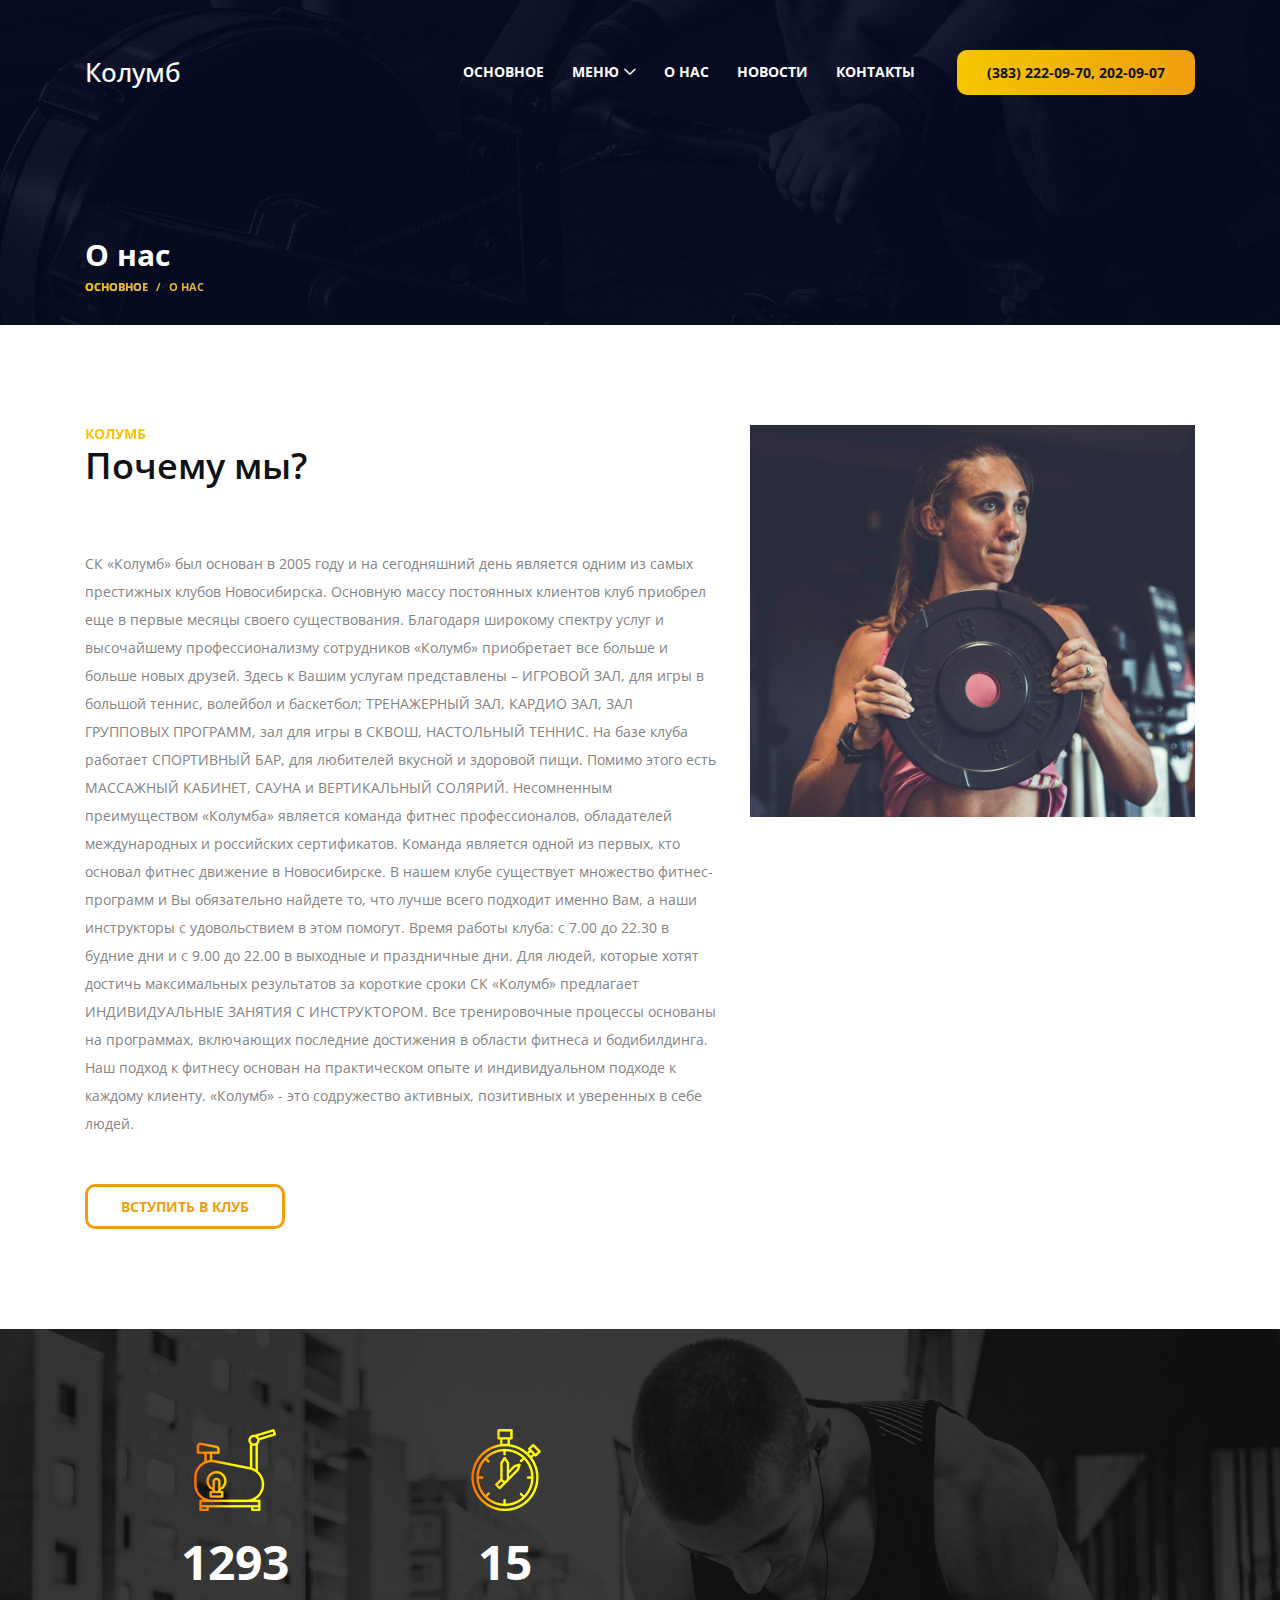
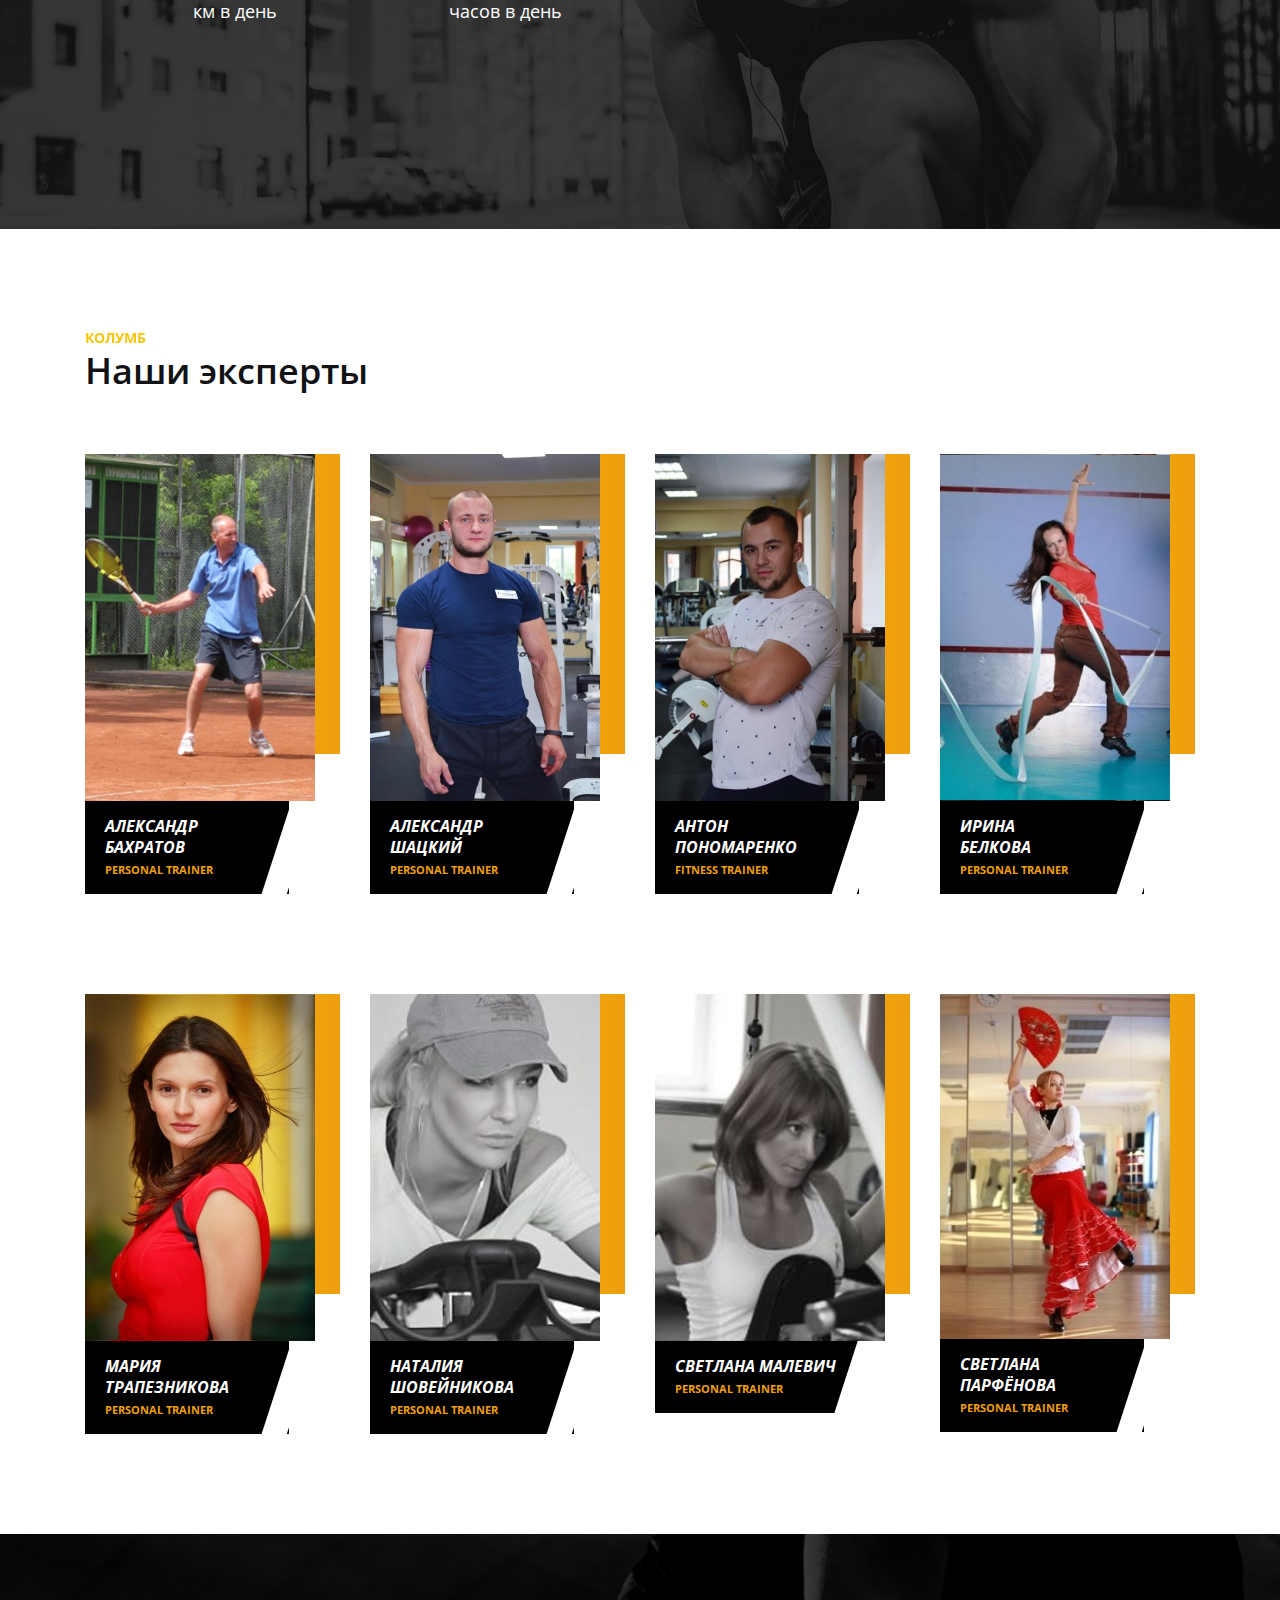
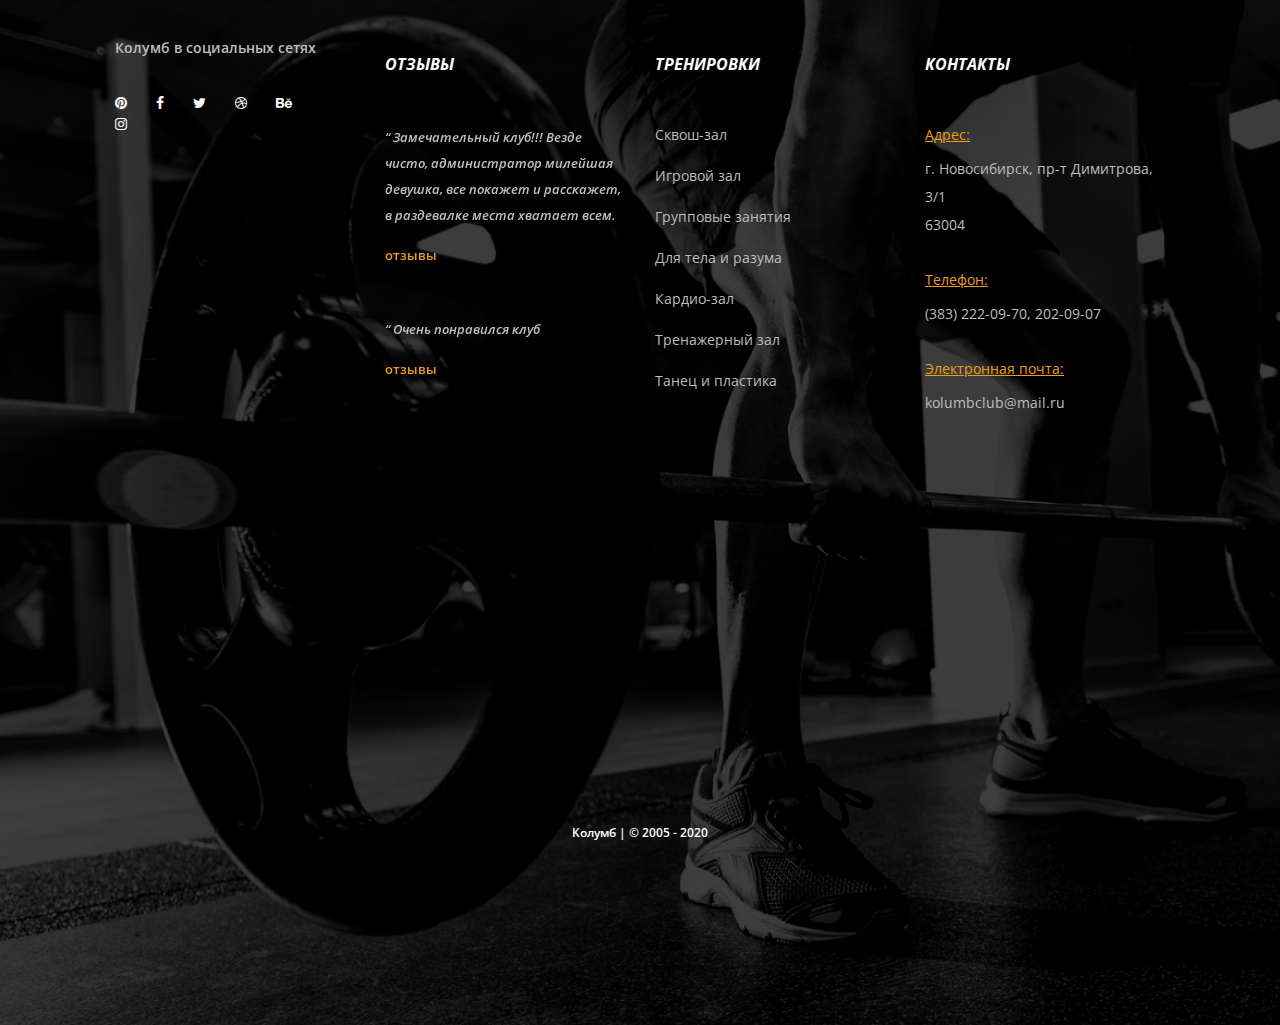
==== commit 940bf0f4: "final big commition" ====
--- a/about-us.html
+++ b/about-us.html
@@ -9,10 +9,10 @@
     <!-- The above 4 meta tags *must* come first in the head; any other head content must come *after* these tags -->
 
     <!-- Title -->
-    <title>Fitness Gym - A Modern Fitness Gym Template</title>
+    <title>Колумб</title>
 
     <!-- Favicon -->
-    <link rel="icon" href="img/core-img/favicon.ico">
+    <link rel="icon" href="img/core-img/logo.ico">
 
     <!-- Core Stylesheet -->
     <link rel="stylesheet" href="style.css">
@@ -56,7 +56,6 @@
                                             <li><a href="services.html">Сервисы</a></li>
                                             <li><a href="blog.html">Новости</a></li>
                                             <li><a href="contact.html">Контакты</a></li>
-                                            <li><a href="elements.html">Elements</a></li>
                                         </ul>
                                     </li>
                                     <li><a href="about-us.html">О нас</a></li>
@@ -140,7 +139,7 @@
     <!-- ##### About Us Area End ##### -->
 
     <!-- ##### Cool Facts Area Start ##### -->
-    <div class="cool-facts-area section-padding-100-0 bg-img bg-overlay" style="background-image: url(img/bg-img/bg-13.jpg);">
+    <div class="cool-facts-area">
         <div class="container">
             <div class="row">
 
@@ -162,23 +161,6 @@
                     </div>
                 </div>
 
-                <!-- Single Cool Facts -->
-                <div class="col-12 col-sm-6 col-lg-3">
-                    <div class="single-cool-fact text-center mb-100">
-                        <img src="img/core-img/beef.png" alt="">
-                        <h2><span class="counter">311</span></h2>
-                        <p>Days of Diet</p>
-                    </div>
-                </div>
-
-                <!-- Single Cool Facts -->
-                <div class="col-12 col-sm-6 col-lg-3">
-                    <div class="single-cool-fact text-center mb-100">
-                        <img src="img/core-img/swimming2.png" alt="">
-                        <h2><span class="counter">3000</span></h2>
-                        <p>Km Swimmed</p>
-                    </div>
-                </div>
             </div>
         </div>
     </div>
@@ -209,7 +191,7 @@
                         </div>
                         <!-- Meta Info -->
                         <div class="teachers-info">
-                            <h6>Julia Smith</h6>
+                            <h6>Александр  Бахратов</h6>
                             <span>Personal trainer</span>
                         </div>
                     </div>
@@ -226,7 +208,7 @@
                         </div>
                         <!-- Meta Info -->
                         <div class="teachers-info">
-                            <h6>Mick Hamilton</h6>
+                            <h6>Александр Шацкий</h6>
                             <span>Personal trainer</span>
                         </div>
                     </div>
@@ -243,7 +225,7 @@
                         </div>
                         <!-- Meta Info -->
                         <div class="teachers-info">
-                            <h6>Criss James</h6>
+                            <h6>Антон Пономаренко</h6>
                             <span>Fitness trainer</span>
                         </div>
                     </div>
@@ -256,11 +238,79 @@
                         <div class="teachers-bg-gradients"></div>
                         <!-- Thumbnail -->
                         <div class="teachers-thumbnail">
-                            <img src="img/team-img/t4.png" alt="">
-                        </div>
-                        <!-- Meta Info -->
-                        <div class="teachers-info">
-                            <h6>Jack Black</h6>
+                            <img src="img/team-img/chel4.jpg" alt="">
+                        </div>
+                        <!-- Meta Info -->
+                        <div class="teachers-info">
+                            <h6>Ирина</h6> <h6> Белкова</h6>
+                            <span>Personal trainer</span>
+                        </div>
+                    </div>
+                </div>
+
+                <!-- Single Teachers -->
+                <div class="col-12 col-sm-6 col-lg-3">
+                    <div class="single-teachers-area mb-100">
+                        <!-- Bg Gradients -->
+                        <div class="teachers-bg-gradients"></div>
+                        <!-- Thumbnail -->
+                        <div class="teachers-thumbnail">
+                            <img src="img/team-img/chel5.jpg" alt="">
+                        </div>
+                        <!-- Meta Info -->
+                        <div class="teachers-info">
+                            <h6>Мария Трапезникова</h6>
+                            <span>Personal trainer</span>
+                        </div>
+                    </div>
+                </div>
+
+                <!-- Single Teachers -->
+                <div class="col-12 col-sm-6 col-lg-3">
+                    <div class="single-teachers-area mb-100">
+                        <!-- Bg Gradients -->
+                        <div class="teachers-bg-gradients"></div>
+                        <!-- Thumbnail -->
+                        <div class="teachers-thumbnail">
+                            <img src="img/team-img/chel6.jpg" alt="">
+                        </div>
+                        <!-- Meta Info -->
+                        <div class="teachers-info">
+                            <h6>Наталия Шовейникова</h6>
+                            <span>Personal trainer</span>
+                        </div>
+                    </div>
+                </div>
+
+                                <!-- Single Teachers -->
+                <div class="col-12 col-sm-6 col-lg-3">
+                    <div class="single-teachers-area mb-100">
+                        <!-- Bg Gradients -->
+                        <div class="teachers-bg-gradients"></div>
+                        <!-- Thumbnail -->
+                        <div class="teachers-thumbnail">
+                            <img src="img/team-img/chel7.jpg" alt="">
+                        </div>
+                        <!-- Meta Info -->
+                        <div class="teachers-info">
+                            <h6>Cветлана Малевич</h6>
+                            <span>Personal trainer</span>
+                        </div>
+                    </div>
+                </div>
+
+                                <!-- Single Teachers -->
+                <div class="col-12 col-sm-6 col-lg-3">
+                    <div class="single-teachers-area mb-100">
+                        <!-- Bg Gradients -->
+                        <div class="teachers-bg-gradients"></div>
+                        <!-- Thumbnail -->
+                        <div class="teachers-thumbnail">
+                            <img src="img/team-img/chel8.jpg" alt="">
+                        </div>
+                        <!-- Meta Info -->
+                        <div class="teachers-info">
+                            <h6>Светлана Парфёнова</h6>
                             <span>Personal trainer</span>
                         </div>
                     </div>
@@ -359,12 +409,13 @@
 
                             <nav>
                                 <ul class="fitness-classes">
-                                    <li><a href="#">Bodybuilding Class</a></li>
-                                    <li><a href="#">Fitness Class</a></li>
-                                    <li><a href="#">Yoga Courses</a></li>
-                                    <li><a href="#">Dumbell Class</a></li>
-                                    <li><a href="#">Spinning Class</a></li>
-                                    <li><a href="#">Kangoo Jump Class</a></li>
+                                    <li><a href="#">Сквош-зал</a></li>
+                                    <li><a href="#">Игровой зал</a></li>
+                                    <li><a href="#">Групповые занятия</a></li>
+                                    <li><a href="#">Для тела и разума</a></li>
+                                    <li><a href="#">Кардио-зал</a></li>
+                                    <li><a href="#">Тренажерный зал</a></li>
+                                    <li><a href="#">Танец и пластика</a></li>
                                 </ul>
                             </nav>
                         </div>
--- a/style.css
+++ b/style.css
@@ -928,6 +928,7 @@
 
 /* :: 12.0 Breadcumb Area CSS */
 .breadcumb-area {
+  background-image: url(img/bg-img/breadcumb.jpg);
   position: relative;
   z-index: 10;
   width: 100%;
@@ -1282,6 +1283,12 @@
       font-size: 24px; } }
 
 /* :: 17.1.0 Single Cool Facts CSS */
+.cool-facts-area {
+  background-image: url(img/bg-img/bg-13.jpg);
+  padding: 100px;
+  background-size: cover;
+  background-color: #ef9e0e;
+}
 .single-cool-fact {
   position: relative;
   z-index: 1; }
